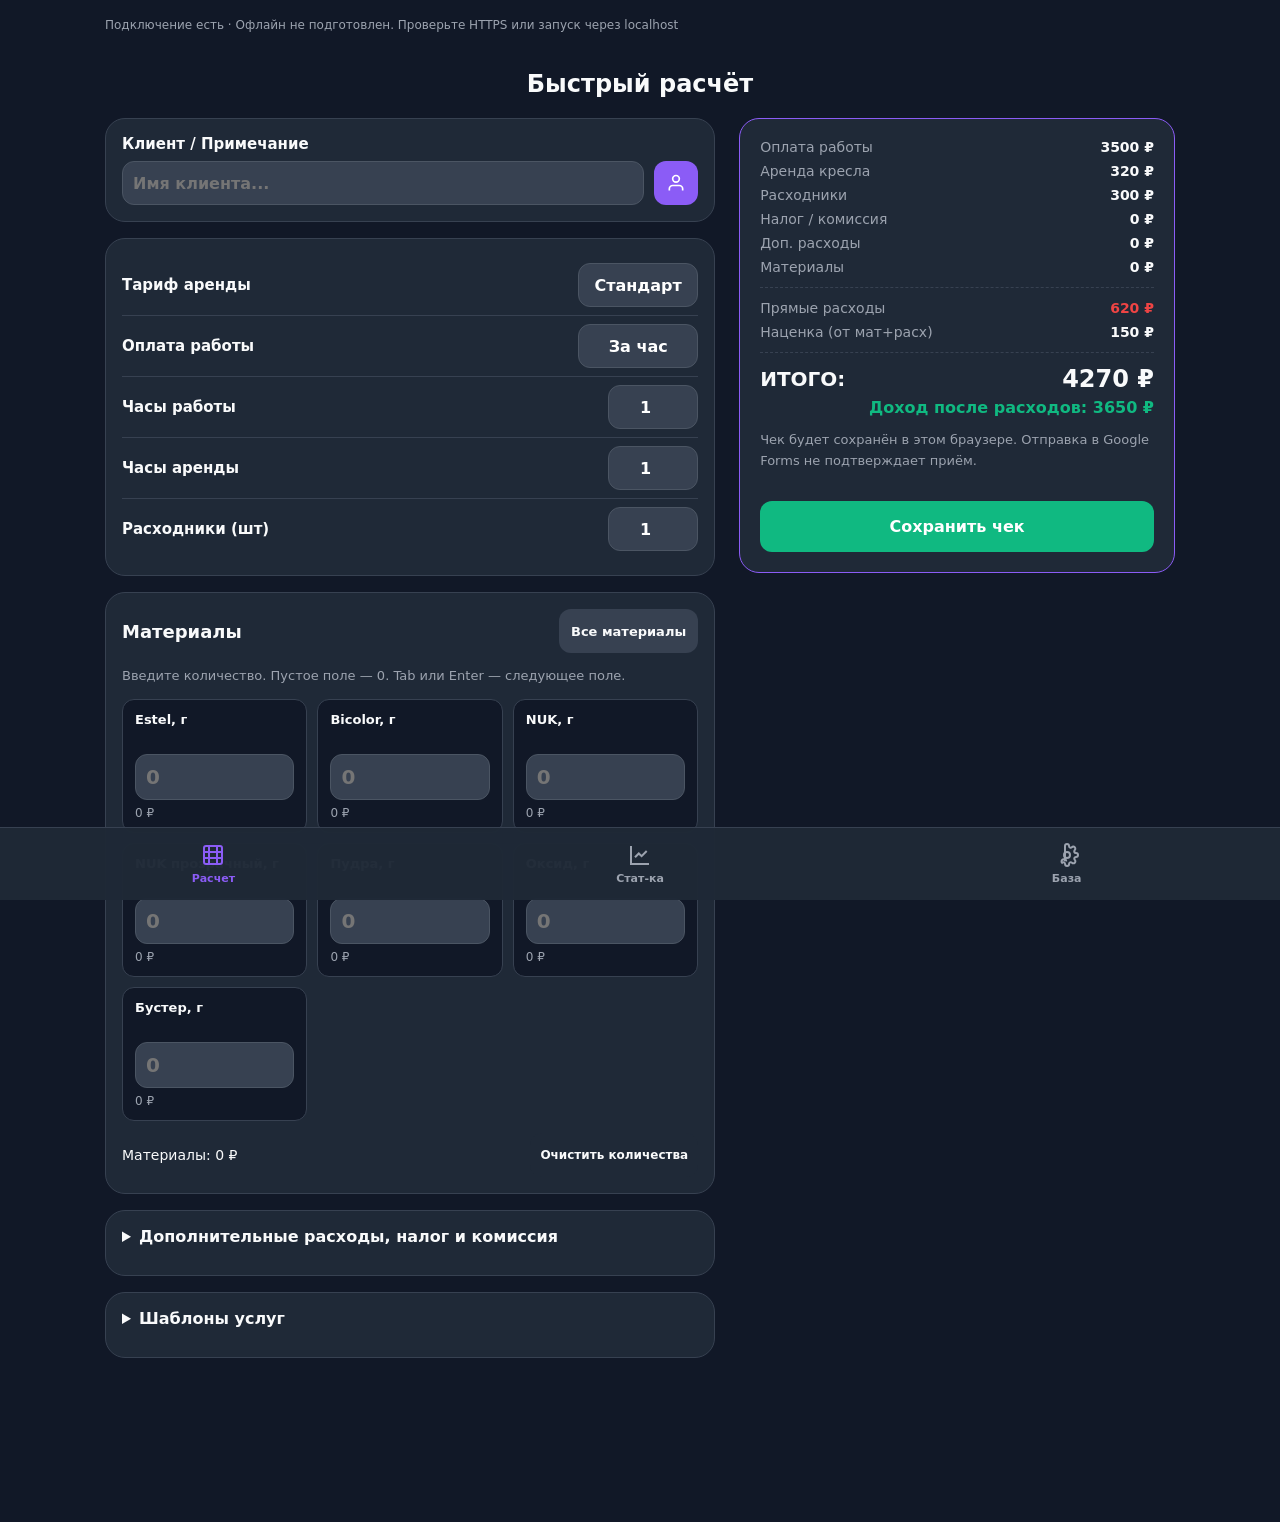
==== index.html @ e161d644 "Publish tested Master Calc Palette PWA as separate site" ====
<!DOCTYPE html>
<html lang="ru">
<head>
    <meta charset="UTF-8">
    <meta name="viewport" content="width=device-width, initial-scale=1.0, user-scalable=yes">
    <meta name="theme-color" content="#111827">
    <title>Master Calc v2 · Палитра</title>

    <link rel="manifest" href="manifest.json">
    <link rel="apple-touch-icon" href="icon.png">

    <link rel="stylesheet" href="styles.css">
</head>
<body>

<div id="toast" role="status" aria-live="polite">Система готова!</div>

<nav aria-label="Разделы приложения">
    <button class="tab-btn active" onclick="openTab('calc', this)"><svg viewBox="0 0 24 24"><path d="M19 21H5a2 2 0 0 1-2-2V5a2 2 0 0 1 2-2h14a2 2 0 0 1 2 2v14a2 2 0 0 1-2 2z"></path><line x1="16" y1="3" x2="16" y2="21"></line><line x1="8" y1="3" x2="8" y2="21"></line><line x1="3" y1="9" x2="21" y2="9"></line><line x1="3" y1="15" x2="21" y2="15"></line></svg>Расчет</button>
    <button class="tab-btn" onclick="openTab('history', this)"><svg viewBox="0 0 24 24"><path d="M3 3v18h18"></path><path d="M18.7 8l-5.1 5.2-2.8-2.7L7 14.3"></path></svg>Стат-ка</button>
    <button class="tab-btn" onclick="openTab('settings', this)"><svg viewBox="0 0 24 24"><circle cx="12" cy="12" r="3"></circle><path d="M19.4 15a1.65 1.65 0 0 0 .33 1.82l.06.06a2 2 0 0 1 0 2.83 2 2 0 0 1-2.83 0l-.06-.06a1.65 1.65 0 0 0-1.82-.33 1.65 1.65 0 0 0-1 1.51V21a2 2 0 0 1-2 2 2 2 0 0 1-2-2v-.09A1.65 1.65 0 0 0 9 19.4a1.65 1.65 0 0 0-1.82.33l-.06.06a2 2 0 0 1 0-2.83 2 2 0 0 1 2.83 0l.06.06a1.65 1.65 0 0 0 1.82.33H9a1.65 1.65 0 0 0 1-1.51V3a2 2 0 0 1 2-2 2 2 0 0 1 2 2v.09a1.65 1.65 0 0 0 1 1.51 1.65 1.65 0 0 0 1.82-.33l.06-.06a2 2 0 0 1 2.83 0 2 2 0 0 1 0 2.83l-.06.06a1.65 1.65 0 0 0-.33 1.82V9a1.65 1.65 0 0 0 1.51 1H21a2 2 0 0 1 2 2 2 2 0 0 1-2 2h-.09a1.65 1.65 0 0 0-1.51 1z"></path></svg>База</button>
</nav>

<div class="app-status" role="status" aria-live="polite">
    <span id="network-status">Проверка подключения…</span> · <span id="offline-status">Подготовка офлайн…</span>
    <button id="update-app" hidden onclick="activateUpdate()">Обновить приложение</button>
</div>
<div id="calc" class="tab-content active">
    <h2 style="text-align:center">Быстрый расчёт</h2>
    <div class="calc-layout"><div class="calc-inputs">

    <div class="card">
        <label for="calc-client-name" class="input-label" style="display:block;margin-bottom:8px">Клиент / Примечание</label>
        <div style="display:flex; gap:10px;">
            <input type="text" id="calc-client-name" class="input-control" style="flex:1; text-align:left;" placeholder="Имя клиента...">
            <button class="btn-icon" onclick="getContact()" aria-label="Выбрать клиента из контактов"><svg width="20" height="20" viewBox="0 0 24 24" fill="none" stroke="currentColor" stroke-width="2"><path d="M20 21v-2a4 4 0 0 0-4-4H8a4 4 0 0 0-4 4v2"></path><circle cx="12" cy="7" r="4"></circle></svg></button>
        </div>
    </div>

    <div class="card">
        <div class="input-row"><label class="input-label" for="rent-type">Тариф аренды</label>
            <select id="rent-type" class="input-control"><option value="std">Стандарт</option><option value="prem">Премиум</option></select>
        </div>
        <div class="input-row"><label for="work-mode" class="input-label">Оплата работы</label><select id="work-mode" class="input-control"><option value="hourly">За час</option><option value="fixed">За услугу</option></select></div>
        <div class="input-row" id="work-fixed-row" hidden><label for="work-fixed" class="input-label">Цена работы, ₽</label><input id="work-fixed" type="number" class="input-control" min="0" value="3500"></div>
        <div class="input-row"><label class="input-label" for="work-time">Часы работы</label><input type="number" id="work-time" class="input-control" value="1" min="0" step="0.5"></div>
        <div class="input-row"><label class="input-label" for="rent-time">Часы аренды</label><input type="number" id="rent-time" class="input-control" value="1" min="0" step="0.5"></div>
        <div class="input-row"><label class="input-label" for="cons-count">Расходники (шт)</label><input type="number" id="cons-count" class="input-control" value="1" min="0"></div>
    </div>

    <section class="card palette-section" aria-labelledby="palette-title">
        <div class="palette-heading"><h3 id="palette-title">Материалы</h3><button class="btn palette-all" onclick="openMaterialCatalog()">Все материалы</button></div>
        <p class="hint">Введите количество. Пустое поле — 0. Tab или Enter — следующее поле.</p>
        <div id="materials-palette" class="palette-grid">
            <div class="palette-tile" id="row-estel"><label for="m-estel">Estel, г</label><input type="number" id="m-estel" class="input-control" value="" placeholder="0" min="0" step="0.1" inputmode="decimal"><span class="palette-cost" id="cost-estel">0 ₽</span></div>
            <div class="palette-tile" id="row-bicolor"><label for="m-bicolor">Bicolor, г</label><input type="number" id="m-bicolor" class="input-control" value="" placeholder="0" min="0" step="0.1" inputmode="decimal"><span class="palette-cost" id="cost-bicolor">0 ₽</span></div>
            <div class="palette-tile" id="row-nuk"><label for="m-nuk">NUK, г</label><input type="number" id="m-nuk" class="input-control" value="" placeholder="0" min="0" step="0.1" inputmode="decimal"><span class="palette-cost" id="cost-nuk">0 ₽</span></div>
            <div class="palette-tile" id="row-nuk-clear"><label for="m-nuk-clear">NUK прозрачный, г</label><input type="number" id="m-nuk-clear" class="input-control" value="" placeholder="0" min="0" step="0.1" inputmode="decimal"><span class="palette-cost" id="cost-nuk-clear">0 ₽</span></div>
            <div class="palette-tile" id="row-powder"><label for="m-powder">Пудра, г</label><input type="number" id="m-powder" class="input-control" value="" placeholder="0" min="0" step="0.1" inputmode="decimal"><span class="palette-cost" id="cost-powder">0 ₽</span></div>
            <div class="palette-tile" id="row-oxide"><label for="m-oxide">Оксид, г</label><input type="number" id="m-oxide" class="input-control" value="" placeholder="0" min="0" step="0.1" inputmode="decimal"><span class="palette-cost" id="cost-oxide">0 ₽</span></div>
            <div class="palette-tile" id="row-booster"><label for="m-booster">Бустер, г</label><input type="number" id="m-booster" class="input-control" value="" placeholder="0" min="0" step="0.1" inputmode="decimal"><span class="palette-cost" id="cost-booster">0 ₽</span></div>
        </div>
        <div id="custom-materials" class="palette-grid custom-palette"></div>
        <div class="palette-footer"><span id="palette-subtotal">Материалы: 0 ₽</span><button class="btn palette-reset" onclick="clearMaterials()">Очистить количества</button></div>
    </section>
    <dialog id="material-dialog" aria-labelledby="material-dialog-title">
        <div class="palette-heading"><h3 id="material-dialog-title">Все материалы</h3><button class="material-remove" onclick="document.getElementById('material-dialog').close()" aria-label="Закрыть каталог">×</button></div>
        <label for="material-search" class="hint">Поиск по названию</label><input id="material-search" class="search-bar" type="search" oninput="renderMaterialChoices()" placeholder="Название материала">
        <div id="material-choices"></div>
        <p class="hint">Цены и состав каталога редактируются во вкладке «База».</p>
    </dialog>
    <details id="extras-panel" class="card"><summary>Дополнительные расходы, налог и комиссия</summary>
        <label for="extra-name">Дополнительные прямые расходы</label>
        <input id="extra-name" class="search-bar" placeholder="Например, транспорт или разовый расход">
        <div class="input-row"><label for="extra-cost" class="input-label">Сумма, ₽</label><input id="extra-cost" type="number" class="input-control" min="0" value="0" step="0.01"></div>
        <div id="extras-list"></div>
        <button class="btn" onclick="addExtraExpense()">Добавить ещё расход</button>
        <p class="hint">Все дополнительные расходы включаются в цену без наценки.</p>
        <details><summary>Налог и комиссия</summary>
            <p class="hint">Оба процента применяются к итоговой цене клиента. Укажите свои значения; по умолчанию они равны нулю.</p>
            <div class="input-row"><label for="tax-percent">Налог от выручки, %</label><input id="tax-percent" type="number" class="input-control" value="0" min="0" step="0.1"></div>
            <div class="input-row"><label for="fee-percent">Комиссия от выручки, %</label><input id="fee-percent" type="number" class="input-control" value="0" min="0" step="0.1"></div>
            <label><input id="cover-deductions" type="checkbox"> Включить налог и комиссию в цену клиента</label>
            <p class="hint">Если выключено, удержания уменьшают доход. Если включено, цена увеличивается, чтобы покрыть удержания. Каждый компонент округляется до копеек.</p>
        </details>
    </details>
    <details id="templates-panel" class="card"><summary>Шаблоны услуг</summary>
        <label for="service-template">Шаблон услуги</label>
        <div class="material-picker"><select id="service-template" class="input-control"></select><button class="btn btn-primary" onclick="applyTemplate()">Применить</button></div>
        <details><summary>Сохранить или удалить шаблон</summary>
        <label for="template-name">Название нового шаблона</label>
        <input id="template-name" class="search-bar" placeholder="Например, окрашивание корней">
        <button class="btn btn-primary" onclick="saveTemplate()">Сохранить состав услуги</button>
        <button class="btn" onclick="deleteTemplate()">Удалить выбранный шаблон</button>
        <p class="hint">Состав и длительность сохраняются без имени клиента. Материалы считаются по текущим ценам.</p></details>
    </details>
    <p id="calc-message" class="hint" role="status"></p>
    </div><div class="calc-results">
    <div id="res-box" class="receipt">
        <div class="receipt-row"><span>Оплата работы</span><span class="val" id="res-salary">0 ₽</span></div>
        <div class="receipt-row"><span>Аренда кресла</span><span class="val" id="res-rent">0 ₽</span></div>
        <div class="receipt-row"><span>Расходники</span><span class="val" id="res-consum">0 ₽</span></div>
        <div class="receipt-row"><span>Налог / комиссия</span><span class="val" id="res-deductions">0 ₽</span></div>
        <div class="receipt-row"><span>Доп. расходы</span><span class="val" id="res-extra">0 ₽</span></div>
        <div class="receipt-row"><span>Материалы</span><span class="val" id="res-materials">0 ₽</span></div>
        <div class="receipt-divider"></div>
        <div class="receipt-row"><span>Прямые расходы</span><span class="val" style="color: var(--danger)" id="res-expenses">0 ₽</span></div>
        <div class="receipt-row"><span>Наценка (от мат+расх)</span><span class="val" id="res-markup">0 ₽</span></div>
        <div class="receipt-divider"></div>
        <div style="display:flex; justify-content:space-between; align-items:center; margin-top:10px;">
            <span style="font-size:20px; font-weight:800;">ИТОГО:</span><span id="res-total" style="font-size:24px; font-weight:900; color:var(--text-main);">0 ₽</span>
        </div>
        <div style="text-align:right; margin-top:5px; color:var(--success); font-weight:700;" id="res-profit">Доход после расходов: 0 ₽</div>
        <p id="save-status" role="status">Чек будет сохранён в этом браузере. Отправка в Google Forms не подтверждает приём.</p>
        <button id="save-receipt" class="btn btn-success" onclick="saveData()">Сохранить чек</button>
    </div>
    </div></div>
    <div id="mobile-summary" class="mobile-summary">
        <span><span class="hint">Цена клиенту</span><br><strong id="quick-total">—</strong></span>
        <button id="quick-details" class="btn btn-primary" onclick="document.getElementById('res-box').scrollIntoView({behavior:'smooth',block:'start'})">Подробнее</button>
    </div>
</div>

<div id="history" class="tab-content">
    <div style="display:flex; justify-content:space-between; align-items:center; margin-bottom:15px;">
        <h2 style="margin:0">Аналитика</h2>
        <button class="btn" style="width:auto; padding:8px 15px; background:var(--surface); border:1px solid var(--border); font-size:12px;" onclick="exportExcel()" title="CSV за выбранный период и по текущему поиску">📥 Excel</button>
    </div>
    <div class="card" style="background: linear-gradient(135deg, #8b5cf6, #6d28d9); border:none; text-align:center;">
        <div style="font-size:12px; opacity:0.8;">Доход после расходов за выбранный период</div>
        <div id="stat-total" style="font-size:32px; font-weight:900;">0 ₽</div>
        <div id="stat-filtered" class="filtered-total">По найденному: 0 ₽</div>
    </div>

    <div class="card">
        <label for="history-month">Месяц</label><input id="history-month" type="month" class="search-bar" onchange="selectHistoryMonth()">
        <div class="material-picker"><label>С <input id="history-from" type="date" class="search-bar" onchange="clearHistoryMonth()"></label><label>По <input id="history-to" type="date" class="search-bar" onchange="clearHistoryMonth()"></label></div>
        <button class="btn" onclick="resetHistoryPeriod()">За всё время</button>
        <p id="period-stats" class="hint"></p>
    </div>
    <input type="text" id="search-history" class="search-bar" placeholder="🔍 Поиск клиента или материала..." aria-label="Поиск по клиенту или материалам" oninput="scheduleHistorySearch()">

    <p id="history-count" class="hint" role="status"></p>
    <button class="btn" onclick="restoreDeleted()">Восстановить удалённые чеки</button>
    <div id="history-list"></div>
    <button id="history-more" class="btn btn-primary" onclick="renderHistory(true)" hidden>Показать ещё 50</button>
</div>

<div id="settings" class="tab-content">
    <h2>База цен</h2>
    <div class="card">
        <p>История хранится в этом браузере. Резервная копия включает чеки и тарифы.</p>
        <button class="btn btn-primary" onclick="exportBackup()">Скачать резервную копию</button>
        <label style="display:block;margin-top:16px">Восстановить из JSON
            <input type="file" accept=".json,application/json" onchange="importBackup(this)">
        </label>
    </div>
    <div class="section-title">Ставки и Аренда</div>
    <div class="card">
        <div class="input-row"><label class="input-label" for="s-hour">Цена работы <span>За 1 час</span></label><input type="number" id="s-hour" class="input-control" value="3500"></div>
        <div class="input-row"><label class="input-label" for="s-rent-std">Аренда Стандарт <span>За 1 час</span></label><input type="number" id="s-rent-std" class="input-control" value="320"></div>
        <div class="input-row"><label class="input-label" for="s-rent-prem">Аренда Премиум <span>За 1 час</span></label><input type="number" id="s-rent-prem" class="input-control" value="420"></div>
    </div>
    <div class="section-title">Расходники и Наценка</div>
    <div class="card">
        <div class="input-row"><label class="input-label" for="s-cons">Расходники <span>За 1 комплект</span></label><input type="number" id="s-cons" class="input-control" value="300"></div>
        <div class="input-row"><label class="input-label" for="s-mark">Наценка <span>0.5 = 50%</span></label><input type="number" id="s-mark" class="input-control" value="0.5" step="0.1"></div>
    </div>
    <div class="section-title">Каталог материалов</div>
    <div class="card">
        <div id="catalog-list"></div>
        <input id="catalog-id" type="hidden">
        <label for="catalog-name">Название</label><input id="catalog-name" class="search-bar">
        <label for="catalog-unit">Единица</label><select id="catalog-unit" class="search-bar"><option value="г">г</option><option value="мл">мл</option><option value="шт">шт</option></select>
        <label for="catalog-price">Цена упаковки или единицы, ₽</label><input id="catalog-price" type="number" class="search-bar" min="0" step="0.01" value="0">
        <label for="catalog-pack">Количество в упаковке (1 для цены за единицу)</label><input id="catalog-pack" type="number" class="search-bar" min="0.001" step="any" value="1">
        <button class="btn btn-primary" onclick="saveCatalogItem()">Сохранить материал</button>
        <button class="btn" onclick="clearCatalogEditor()">Новый материал</button>
        <p class="hint">Архивные материалы не доступны для добавления. Сохранённые чеки остаются неизменными.</p>
    </div>
    <div hidden>    <div class="section-title">Красители (за 1 гр)</div>
    <div class="card">
        <div class="input-row"><label class="input-label" for="p-estel">Estel</label><input type="number" id="p-estel" class="input-control" value="7.75" step="0.01"></div>
        <div class="input-row"><label class="input-label" for="p-bicolor">Bicolor</label><input type="number" id="p-bicolor" class="input-control" value="11.71" step="0.01"></div>
        <div class="input-row"><label class="input-label" for="p-nuk">NUK</label><input type="number" id="p-nuk" class="input-control" value="19.6" step="0.01"></div>
        <div class="input-row"><label class="input-label" for="p-nuk-clear">NUK прозрачный</label><input type="number" id="p-nuk-clear" class="input-control" value="7" step="0.01"></div>
    </div>
    <div class="section-title">Прочие материалы (за 1 гр)</div>
    <div class="card">
        <div class="input-row"><label class="input-label" for="p-powder">Пудра</label><input type="number" id="p-powder" class="input-control" value="5" step="0.01"></div>
        <div class="input-row"><label class="input-label" for="p-oxide">Оксид</label><input type="number" id="p-oxide" class="input-control" value="1" step="0.01"></div>
        <div class="input-row"><label class="input-label" for="p-booster">Бустер</label><input type="number" id="p-booster" class="input-control" value="30.4" step="0.1"></div>
    </div>
</div>
    <button class="btn btn-primary" onclick="saveSettings()">Сохранить настройки</button>
</div>

<script src="core.js"></script>
<script src="app.js"></script>
</body>
</html>
---- styles.css ----
:root {
            --bg: #111827; --surface: #1f2937; --primary: #8b5cf6; --success: #10b981;
            --danger: #ef4444; --text-main: #f9fafb; --text-muted: #9ca3af;
            --border: #374151; --radius-lg: 20px; --radius-md: 12px;
        }
        * { box-sizing: border-box; font-family: system-ui, -apple-system, sans-serif; -webkit-tap-highlight-color: transparent; }
        body { margin: 0; padding: 0; background-color: var(--bg); color: var(--text-main); padding-bottom: 100px; }

        #toast {
            position: fixed; top: -100px; left: 50%; transform: translateX(-50%);
            background: var(--success); color: white; padding: 12px 24px; border-radius: 30px;
            font-size: 14px; font-weight: 600; box-shadow: 0 4px 12px rgba(0,0,0,0.5);
            transition: top 0.4s; z-index: 9999; text-align: center; width: 90%;
        }
        #toast.show { top: 20px; }
        #toast.error { background: var(--danger); }

        nav { position: fixed; bottom: 0; left: 0; right: 0; background: rgba(31, 41, 55, 0.98); display: flex; justify-content: space-around; padding-bottom: env(safe-area-inset-bottom); border-top: 1px solid var(--border); z-index: 1000; }
        .tab-btn { flex: 1; padding: 15px 0; border: none; background: none; font-size: 11px; font-weight: 600; color: var(--text-muted); display: flex; flex-direction: column; align-items: center; gap: 5px; cursor: pointer; }
        .tab-btn.active { color: var(--primary); }
        .tab-btn svg { width: 24px; height: 24px; stroke: currentColor; fill: none; stroke-width: 2; pointer-events: none; }

        .tab-content { display: none; padding: 15px; max-width: 500px; margin: 0 auto; }
        .tab-content.active { display: block; }
        

        .card { background: var(--surface); border-radius: var(--radius-lg); padding: 16px; margin-bottom: 16px; border: 1px solid var(--border); }
        .input-row { display: flex; justify-content: space-between; align-items: center; padding: 8px 0; border-bottom: 1px solid var(--border); }
        .input-row:last-child { border-bottom: none; }
        .input-label { font-size: 15px; font-weight: 600; }
        .input-label span { display: block; font-size: 11px; color: var(--text-muted); font-weight: 400; margin-top: 2px;}
        .input-control { width: 90px; padding: 10px; background: #374151; border: 1px solid #4b5563; border-radius: var(--radius-md); font-size: 16px; font-weight: 600; text-align: center; color: white; outline: none; }
        .input-control:focus { border-color: var(--primary); }
        select.input-control { width: 120px; appearance: none; }

        .btn { width: 100%; padding: 16px; border: none; border-radius: var(--radius-md); font-size: 16px; font-weight: 700; cursor: pointer; background:var(--surface); color:var(--text-main); }
        .btn-primary { background: var(--primary); color: white; }
        .btn-success { background: var(--success); color: white; margin-top: 16px; }
        .btn-icon { background: var(--primary); color: white; border: none; border-radius: var(--radius-md); width: 44px; height: 44px; display: flex; align-items: center; justify-content: center; }

        .receipt { background: #1f2937; border: 1px solid var(--primary); border-radius: var(--radius-lg); padding: 20px; margin-top: 20px; display: none; }
        .receipt-row { display: flex; justify-content: space-between; margin-bottom: 8px; font-size: 14px; color: var(--text-muted); }
        .receipt-row .val { font-weight: 600; color: var(--text-main); }
        .receipt-divider { border-bottom: 1px dashed var(--border); margin: 12px 0; }

        .history-item { background: var(--surface); padding: 15px; border-radius: var(--radius-lg); margin-bottom: 10px; border: 1px solid var(--border); position: relative; }
        .btn-del { position: absolute; top: 10px; right: 10px; background: none; border: none; color: var(--danger); font-size: 18px; cursor: pointer; padding: 5px; }
        .btn-repeat { position: absolute; top: 12px; right: 45px; background: none; border: none; color: var(--primary); font-size: 18px; cursor: pointer; padding: 5px; font-weight: bold;}
        .section-title { font-size: 12px; color: var(--text-muted); text-transform: uppercase; font-weight: 800; margin: 20px 0 10px 5px; }

        .search-bar { width: 100%; padding: 12px 15px; background: #374151; border: 1px solid var(--border); border-radius: var(--radius-md); color: white; margin-bottom: 15px; font-size: 15px; outline: none; }
        .search-bar:focus { border-color: var(--primary); }
        .filtered-total { font-size: 14px; color: var(--success); font-weight: bold; margin-top: 5px; display: none; }

        .app-status {max-width:1100px;margin:16px auto 0;padding:0 15px;font-size:12px;color:var(--text-muted);line-height:1.6;}
        .app-status button {background:var(--surface);color:var(--text-main);border:1px solid var(--border);border-radius:8px;}
        #save-status {font-size:13px;line-height:1.6;color:var(--text-muted);}
        [hidden] { display:none !important; }
        button, input, select { min-height:44px; }
        button:focus-visible, input:focus-visible, select:focus-visible, a:focus-visible { outline:3px solid #c4b5fd; outline-offset:3px; }
        .input-row { gap:12px; }
        .input-label { min-width:0; }
        .input-control { flex-shrink:0; max-width:100%; }
        .receipt-row { gap:12px; }
        .receipt-row .val { white-space:nowrap; }
        .history-item { overflow-wrap:anywhere; }
        .history-item > div:first-of-type, .history-item > div:nth-of-type(2) { padding-right:82px; }
        .btn-del, .btn-repeat { width:44px; height:44px; top:5px; }
        .btn-repeat { right:54px; }
        .material-row[hidden] { display:none; }
        .material-remove { flex-shrink:0; background:none; color:var(--text-muted); border:1px solid var(--border); border-radius:10px; width:44px; font-size:22px; }
        .material-row .input-control { width:80px; }
        .material-row .input-label { flex:1; }
        .material-picker { display:flex; flex-wrap:wrap; gap:10px; margin-bottom:12px; }
        .material-picker select { flex:1; width:auto; min-width:150px; text-align:left; }
        .material-picker button { width:auto; }
        .hint { font-size:13px; color:var(--text-muted); line-height:1.5; }
        #calc-message { color:var(--danger); min-height:20px; }
        .mobile-summary { display:none; }
        .receipt { scroll-margin-top:20px; }
        button:disabled { opacity:0.5; cursor:default; }
        input[type="file"] { width:100%; min-width:0; }
        @media (min-width:850px) {
            #calc { max-width:1100px; }
            .calc-layout { display:grid; grid-template-columns:minmax(0,1.4fr) minmax(0,1fr); gap:24px; align-items:start; }
            .calc-inputs, .calc-results { min-width:0; }
            .calc-results { position:sticky; top:20px; }
            .receipt { margin-top:0; }
        }
        @media (max-width:849px) {
            body { padding-bottom:165px; }
            .mobile-summary { position:fixed; bottom:calc(76px + env(safe-area-inset-bottom)); left:15px; right:15px; z-index:900; display:flex; gap:12px; align-items:center; justify-content:space-between; background:var(--surface); border:1px solid var(--primary); padding:10px 14px; border-radius:12px; }
            .mobile-summary button { width:auto; padding:10px 14px; }
        }
        @media (prefers-reduced-motion:reduce) { * { animation:none !important; transition:none !important; scroll-behavior:auto !important; } }

/* Palette alternative: direct quantity entry, no add step for common materials. */
.palette-heading {display:flex;align-items:center;justify-content:space-between;gap:12px;margin-bottom:8px;}
.palette-heading h3 {margin:0;font-size:18px;}
.palette-all {width:auto;padding:10px 12px;background:#374151;font-size:13px;}
.palette-grid {display:grid;grid-template-columns:repeat(3,minmax(0,1fr));gap:10px;}
.palette-tile {position:relative;min-width:0;border:1px solid var(--border);background:var(--bg);border-radius:12px;padding:12px;}
.palette-tile label {display:block;min-height:36px;font-size:13px;font-weight:600;overflow-wrap:anywhere;}
.palette-tile .input-control {width:100%;margin:6px 0;text-align:left;font-size:20px;padding:10px;}
.palette-tile:focus-within {border-color:var(--primary);box-shadow:0 0 0 1px var(--primary);}
.palette-cost {display:block;color:var(--text-muted);font-size:12px;}
.palette-footer {display:flex;flex-wrap:wrap;align-items:center;justify-content:space-between;gap:8px;margin-top:12px;font-size:14px;}
.palette-reset {width:auto;padding:10px;font-size:12px;}
.custom-palette:not(:empty) {margin-top:10px;}
.palette-custom-remove {position:absolute;right:2px;bottom:0;background:transparent;color:var(--text-muted);border:0;font-size:22px;width:44px;}
.material-choice {display:flex;width:100%;justify-content:space-between;gap:12px;padding:14px;border:1px solid var(--border);border-radius:10px;background:var(--surface);color:var(--text-main);margin-bottom:8px;text-align:left;}
.material-choice span {color:var(--text-muted);white-space:nowrap;}
dialog {width:calc(100% - 24px);max-width:560px;max-height:80vh;overflow:auto;border:1px solid var(--border);border-radius:20px;background:var(--bg);color:var(--text-main);padding:20px;}
dialog::backdrop {background:rgba(0,0,0,.7);}
details.card > summary {cursor:pointer;font-weight:600;min-height:32px;}
details.card[open] > summary {margin-bottom:16px;}
@media(max-width:600px){.palette-grid{grid-template-columns:repeat(2,minmax(0,1fr));}.palette-tile{padding:10px;}}
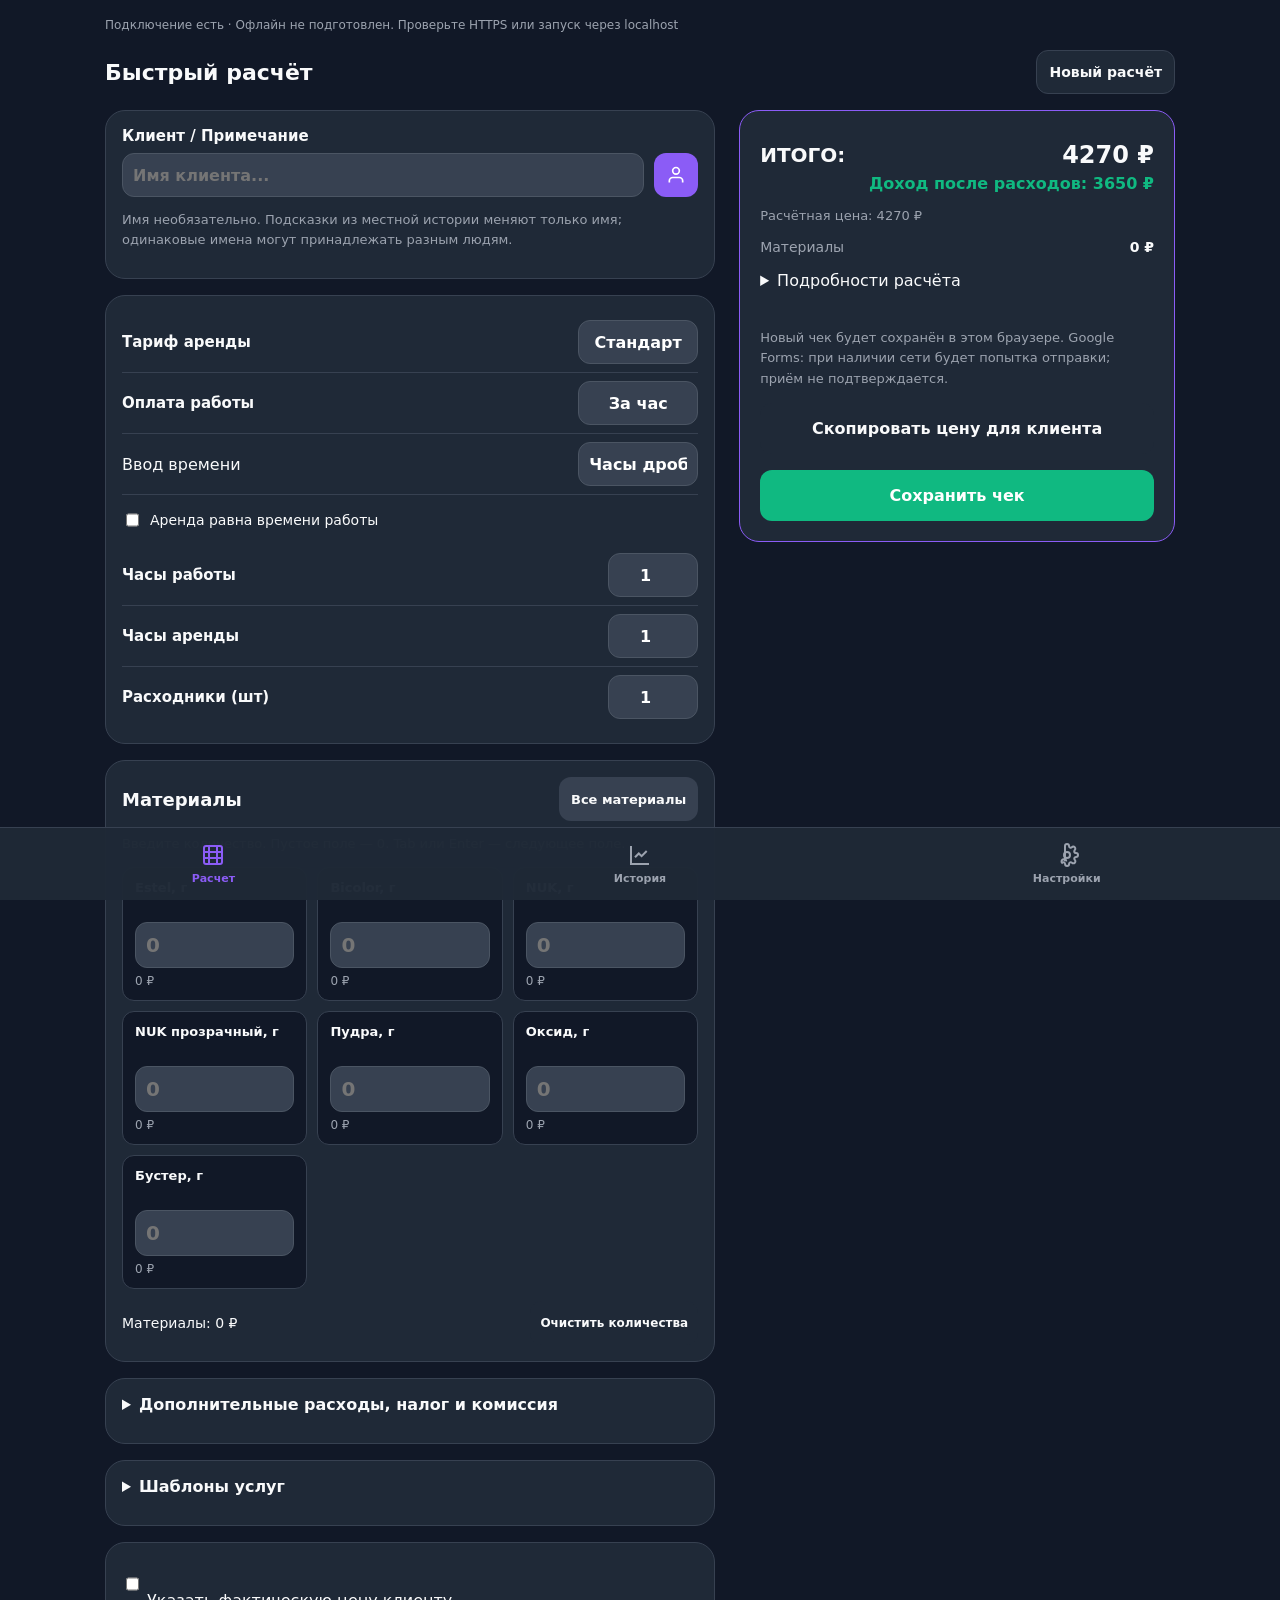
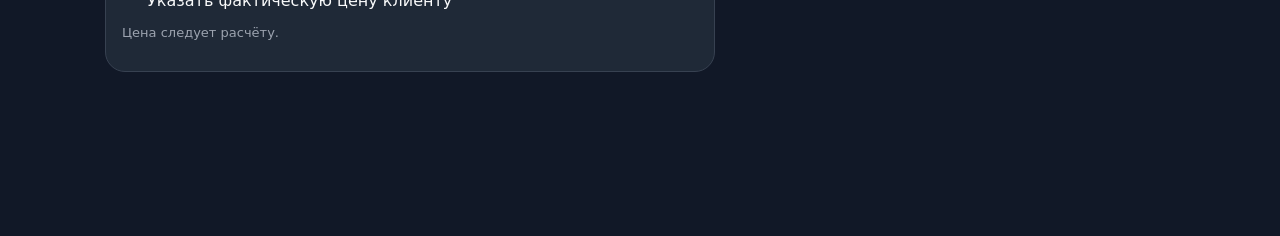
==== commit 1885625d: "Release Palette v2.1.0 with independently audited drafts, historical edits and mobile UX fixes" ====
--- a/index.html
+++ b/index.html
@@ -4,7 +4,7 @@
     <meta charset="UTF-8">
     <meta name="viewport" content="width=device-width, initial-scale=1.0, user-scalable=yes">
     <meta name="theme-color" content="#111827">
-    <title>Master Calc v2 · Палитра</title>
+    <title>Master Calc v2.1.0 · Палитра</title>
 
     <link rel="manifest" href="manifest.json">
     <link rel="apple-touch-icon" href="icon.png">
@@ -17,24 +17,29 @@
 
 <nav aria-label="Разделы приложения">
     <button class="tab-btn active" onclick="openTab('calc', this)"><svg viewBox="0 0 24 24"><path d="M19 21H5a2 2 0 0 1-2-2V5a2 2 0 0 1 2-2h14a2 2 0 0 1 2 2v14a2 2 0 0 1-2 2z"></path><line x1="16" y1="3" x2="16" y2="21"></line><line x1="8" y1="3" x2="8" y2="21"></line><line x1="3" y1="9" x2="21" y2="9"></line><line x1="3" y1="15" x2="21" y2="15"></line></svg>Расчет</button>
-    <button class="tab-btn" onclick="openTab('history', this)"><svg viewBox="0 0 24 24"><path d="M3 3v18h18"></path><path d="M18.7 8l-5.1 5.2-2.8-2.7L7 14.3"></path></svg>Стат-ка</button>
-    <button class="tab-btn" onclick="openTab('settings', this)"><svg viewBox="0 0 24 24"><circle cx="12" cy="12" r="3"></circle><path d="M19.4 15a1.65 1.65 0 0 0 .33 1.82l.06.06a2 2 0 0 1 0 2.83 2 2 0 0 1-2.83 0l-.06-.06a1.65 1.65 0 0 0-1.82-.33 1.65 1.65 0 0 0-1 1.51V21a2 2 0 0 1-2 2 2 2 0 0 1-2-2v-.09A1.65 1.65 0 0 0 9 19.4a1.65 1.65 0 0 0-1.82.33l-.06.06a2 2 0 0 1 0-2.83 2 2 0 0 1 2.83 0l.06.06a1.65 1.65 0 0 0 1.82.33H9a1.65 1.65 0 0 0 1-1.51V3a2 2 0 0 1 2-2 2 2 0 0 1 2 2v.09a1.65 1.65 0 0 0 1 1.51 1.65 1.65 0 0 0 1.82-.33l.06-.06a2 2 0 0 1 2.83 0 2 2 0 0 1 0 2.83l-.06.06a1.65 1.65 0 0 0-.33 1.82V9a1.65 1.65 0 0 0 1.51 1H21a2 2 0 0 1 2 2 2 2 0 0 1-2 2h-.09a1.65 1.65 0 0 0-1.51 1z"></path></svg>База</button>
+    <button class="tab-btn" onclick="openTab('history', this)"><svg viewBox="0 0 24 24"><path d="M3 3v18h18"></path><path d="M18.7 8l-5.1 5.2-2.8-2.7L7 14.3"></path></svg>История</button>
+    <button class="tab-btn" onclick="openTab('settings', this)"><svg viewBox="0 0 24 24"><circle cx="12" cy="12" r="3"></circle><path d="M19.4 15a1.65 1.65 0 0 0 .33 1.82l.06.06a2 2 0 0 1 0 2.83 2 2 0 0 1-2.83 0l-.06-.06a1.65 1.65 0 0 0-1.82-.33 1.65 1.65 0 0 0-1 1.51V21a2 2 0 0 1-2 2 2 2 0 0 1-2-2v-.09A1.65 1.65 0 0 0 9 19.4a1.65 1.65 0 0 0-1.82.33l-.06.06a2 2 0 0 1 0-2.83 2 2 0 0 1 2.83 0l.06.06a1.65 1.65 0 0 0 1.82.33H9a1.65 1.65 0 0 0 1-1.51V3a2 2 0 0 1 2-2 2 2 0 0 1 2 2v.09a1.65 1.65 0 0 0 1 1.51 1.65 1.65 0 0 0 1.82-.33l.06-.06a2 2 0 0 1 2.83 0 2 2 0 0 1 0 2.83l-.06.06a1.65 1.65 0 0 0-.33 1.82V9a1.65 1.65 0 0 0 1.51 1H21a2 2 0 0 1 2 2 2 2 0 0 1-2 2h-.09a1.65 1.65 0 0 0-1.51 1z"></path></svg>Настройки</button>
 </nav>
 
 <div class="app-status" role="status" aria-live="polite">
     <span id="network-status">Проверка подключения…</span> · <span id="offline-status">Подготовка офлайн…</span>
     <button id="update-app" hidden onclick="activateUpdate()">Обновить приложение</button>
 </div>
+<p id="backup-reminder" class="backup-reminder hint" role="status" hidden></p>
 <div id="calc" class="tab-content active">
-    <h2 style="text-align:center">Быстрый расчёт</h2>
+    <div class="draft-toolbar"><h2>Быстрый расчёт</h2><button class="btn" onclick="startNewCalculation()">Новый расчёт</button></div>
+    <div id="edit-banner" class="card edit-banner" role="status" hidden><p id="edit-message"></p><button type="button" class="btn" onclick="cancelReceiptEdit()">Отменить изменения и вернуть черновик</button></div>
+    <div id="draft-banner" class="card draft-banner" role="status" aria-live="polite" hidden><p id="draft-message"></p></div>
     <div class="calc-layout"><div class="calc-inputs">
 
     <div class="card">
         <label for="calc-client-name" class="input-label" style="display:block;margin-bottom:8px">Клиент / Примечание</label>
         <div style="display:flex; gap:10px;">
-            <input type="text" id="calc-client-name" class="input-control" style="flex:1; text-align:left;" placeholder="Имя клиента...">
+            <input type="text" id="calc-client-name" class="input-control" style="flex:1; text-align:left;" placeholder="Имя клиента..." autocomplete="off" aria-describedby="client-history-hint">
             <button class="btn-icon" onclick="getContact()" aria-label="Выбрать клиента из контактов"><svg width="20" height="20" viewBox="0 0 24 24" fill="none" stroke="currentColor" stroke-width="2"><path d="M20 21v-2a4 4 0 0 0-4-4H8a4 4 0 0 0-4 4v2"></path><circle cx="12" cy="7" r="4"></circle></svg></button>
         </div>
+        <p id="client-history-hint" class="hint">Имя необязательно. Подсказки из местной истории меняют только имя; одинаковые имена могут принадлежать разным людям.</p>
+        <div id="client-suggestions" aria-label="Визиты из истории" hidden></div>
     </div>
 
     <div class="card">
@@ -43,8 +48,14 @@
         </div>
         <div class="input-row"><label for="work-mode" class="input-label">Оплата работы</label><select id="work-mode" class="input-control"><option value="hourly">За час</option><option value="fixed">За услугу</option></select></div>
         <div class="input-row" id="work-fixed-row" hidden><label for="work-fixed" class="input-label">Цена работы, ₽</label><input id="work-fixed" type="number" class="input-control" min="0" value="3500"></div>
-        <div class="input-row"><label class="input-label" for="work-time">Часы работы</label><input type="number" id="work-time" class="input-control" value="1" min="0" step="0.5"></div>
-        <div class="input-row"><label class="input-label" for="rent-time">Часы аренды</label><input type="number" id="rent-time" class="input-control" value="1" min="0" step="0.5"></div>
+        <div class="input-row"><label for="duration-display">Ввод времени</label><select id="duration-display" class="input-control"><option value="decimal">Часы дробью</option><option value="minutes">Часы и минуты</option></select></div>
+        <label class="rent-link-label"><input id="rent-link" type="checkbox"> Аренда равна времени работы</label>
+        <div class="input-row" id="work-decimal-row"><label class="input-label" for="work-time">Часы работы</label><input type="number" id="work-time" class="input-control" value="1" min="0" step="any"></div>
+        <div id="work-duration-parts" class="duration-parts" hidden><span>Работа</span><div><label for="work-hours">Часы</label><input id="work-hours" type="number" class="input-control" value="1" min="0" step="1" inputmode="numeric"><label for="work-minutes">Минуты</label><input id="work-minutes" type="number" class="input-control" value="0" min="0" max="59" step="1" inputmode="numeric"></div></div>
+        <p id="work-duration-fallback" class="hint" hidden>Точное время сохранено в дробных часах: оно содержит неполные минуты.</p>
+        <div class="input-row" id="rent-decimal-row"><label class="input-label" for="rent-time">Часы аренды</label><input type="number" id="rent-time" class="input-control" value="1" min="0" step="any"></div>
+        <div id="rent-duration-parts" class="duration-parts" hidden><span>Аренда</span><div><label for="rent-hours">Часы</label><input id="rent-hours" type="number" class="input-control" value="1" min="0" step="1" inputmode="numeric"><label for="rent-minutes">Минуты</label><input id="rent-minutes" type="number" class="input-control" value="0" min="0" max="59" step="1" inputmode="numeric"></div></div>
+        <p id="rent-duration-fallback" class="hint" hidden>Точное время сохранено в дробных часах: оно содержит неполные минуты.</p>
         <div class="input-row"><label class="input-label" for="cons-count">Расходники (шт)</label><input type="number" id="cons-count" class="input-control" value="1" min="0"></div>
     </div>
 
@@ -59,15 +70,15 @@
             <div class="palette-tile" id="row-powder"><label for="m-powder">Пудра, г</label><input type="number" id="m-powder" class="input-control" value="" placeholder="0" min="0" step="0.1" inputmode="decimal"><span class="palette-cost" id="cost-powder">0 ₽</span></div>
             <div class="palette-tile" id="row-oxide"><label for="m-oxide">Оксид, г</label><input type="number" id="m-oxide" class="input-control" value="" placeholder="0" min="0" step="0.1" inputmode="decimal"><span class="palette-cost" id="cost-oxide">0 ₽</span></div>
             <div class="palette-tile" id="row-booster"><label for="m-booster">Бустер, г</label><input type="number" id="m-booster" class="input-control" value="" placeholder="0" min="0" step="0.1" inputmode="decimal"><span class="palette-cost" id="cost-booster">0 ₽</span></div>
-        </div>
-        <div id="custom-materials" class="palette-grid custom-palette"></div>
+        <div id="custom-materials" class="custom-palette"></div>
+        </div>
         <div class="palette-footer"><span id="palette-subtotal">Материалы: 0 ₽</span><button class="btn palette-reset" onclick="clearMaterials()">Очистить количества</button></div>
     </section>
     <dialog id="material-dialog" aria-labelledby="material-dialog-title">
         <div class="palette-heading"><h3 id="material-dialog-title">Все материалы</h3><button class="material-remove" onclick="document.getElementById('material-dialog').close()" aria-label="Закрыть каталог">×</button></div>
         <label for="material-search" class="hint">Поиск по названию</label><input id="material-search" class="search-bar" type="search" oninput="renderMaterialChoices()" placeholder="Название материала">
         <div id="material-choices"></div>
-        <p class="hint">Цены и состав каталога редактируются во вкладке «База».</p>
+        <p class="hint">Цены и состав каталога редактируются во вкладке «Настройки».</p>
     </dialog>
     <details id="extras-panel" class="card"><summary>Дополнительные расходы, налог и комиссия</summary>
         <label for="extra-name">Дополнительные прямые расходы</label>
@@ -94,30 +105,40 @@
         <button class="btn" onclick="deleteTemplate()">Удалить выбранный шаблон</button>
         <p class="hint">Состав и длительность сохраняются без имени клиента. Материалы считаются по текущим ценам.</p></details>
     </details>
+    <div class="card actual-price-panel">
+        <label><input type="checkbox" id="actual-price-enabled"> Указать фактическую цену клиенту</label>
+        <div id="actual-price-controls" hidden><label for="actual-price">Фактическая цена, ₽</label><input id="actual-price" class="input-control" type="number" min="0" step="0.01" inputmode="decimal" value=""><button type="button" class="btn" onclick="resetActualPrice()">Вернуть расчётную цену</button></div>
+        <p id="actual-price-note" class="hint" role="status"></p>
+    </div>
     <p id="calc-message" class="hint" role="status"></p>
     </div><div class="calc-results">
     <div id="res-box" class="receipt">
+        <div style="display:flex; justify-content:space-between; align-items:center; margin-top:10px;">
+            <span style="font-size:20px; font-weight:800;">ИТОГО:</span><span id="res-total" style="font-size:24px; font-weight:900; color:var(--text-main);">0 ₽</span>
+        </div>
+        <div style="text-align:right; margin-top:5px; color:var(--success); font-weight:700;" id="res-profit">Доход после расходов: 0 ₽</div>
+        <p id="res-quote" class="hint"></p><p id="negative-income" class="loss-warning" role="status" hidden>Отрицательный доход: цена не покрывает расходы и удержания.</p>
+        <div class="receipt-row"><span>Материалы</span><span class="val" id="res-materials">0 ₽</span></div>
+        <details id="result-details"><summary>Подробности расчёта</summary>
         <div class="receipt-row"><span>Оплата работы</span><span class="val" id="res-salary">0 ₽</span></div>
         <div class="receipt-row"><span>Аренда кресла</span><span class="val" id="res-rent">0 ₽</span></div>
         <div class="receipt-row"><span>Расходники</span><span class="val" id="res-consum">0 ₽</span></div>
         <div class="receipt-row"><span>Налог / комиссия</span><span class="val" id="res-deductions">0 ₽</span></div>
         <div class="receipt-row"><span>Доп. расходы</span><span class="val" id="res-extra">0 ₽</span></div>
-        <div class="receipt-row"><span>Материалы</span><span class="val" id="res-materials">0 ₽</span></div>
         <div class="receipt-divider"></div>
-        <div class="receipt-row"><span>Прямые расходы</span><span class="val" style="color: var(--danger)" id="res-expenses">0 ₽</span></div>
+        <div class="receipt-row"><span>Расходы и удержания</span><span class="val" style="color: var(--danger)" id="res-expenses">0 ₽</span></div>
         <div class="receipt-row"><span>Наценка (от мат+расх)</span><span class="val" id="res-markup">0 ₽</span></div>
         <div class="receipt-divider"></div>
-        <div style="display:flex; justify-content:space-between; align-items:center; margin-top:10px;">
-            <span style="font-size:20px; font-weight:800;">ИТОГО:</span><span id="res-total" style="font-size:24px; font-weight:900; color:var(--text-main);">0 ₽</span>
-        </div>
-        <div style="text-align:right; margin-top:5px; color:var(--success); font-weight:700;" id="res-profit">Доход после расходов: 0 ₽</div>
-        <p id="save-status" role="status">Чек будет сохранён в этом браузере. Отправка в Google Forms не подтверждает приём.</p>
+        </details>
+        <p id="save-result" role="status" hidden></p>
+        <p id="save-status" role="status">Новый чек будет сохранён в этом браузере. Google Forms: при наличии сети будет попытка отправки; приём не подтверждается.</p>
+        <button class="btn" onclick="copyClientSummary()">Скопировать цену для клиента</button>
         <button id="save-receipt" class="btn btn-success" onclick="saveData()">Сохранить чек</button>
     </div>
     </div></div>
     <div id="mobile-summary" class="mobile-summary">
-        <span><span class="hint">Цена клиенту</span><br><strong id="quick-total">—</strong></span>
-        <button id="quick-details" class="btn btn-primary" onclick="document.getElementById('res-box').scrollIntoView({behavior:'smooth',block:'start'})">Подробнее</button>
+        <span><span class="hint">Цена клиенту</span><br><strong id="quick-total">—</strong><br><span class="quick-secondary">Доход: <b id="quick-profit">—</b><br>Материалы: <b id="quick-materials">—</b></span></span>
+        <button id="quick-details" class="btn btn-primary" onclick="document.getElementById('result-details').open=true;document.getElementById('res-box').scrollIntoView({behavior:'smooth',block:'start'})">Подробнее</button>
     </div>
 </div>
 
@@ -147,14 +168,16 @@
 </div>
 
 <div id="settings" class="tab-content">
-    <h2>База цен</h2>
-    <div class="card">
-        <p>История хранится в этом браузере. Резервная копия включает чеки и тарифы.</p>
+    <h2>Настройки</h2>
+    <div class="card">
+        <p>Локальная копия: история хранится в этом браузере. JSON включает чеки, удалённые чеки, тарифы, каталог и шаблоны.</p>
+        <p id="backup-status" class="hint" role="status"></p>
         <button class="btn btn-primary" onclick="exportBackup()">Скачать резервную копию</button>
         <label style="display:block;margin-top:16px">Восстановить из JSON
             <input type="file" accept=".json,application/json" onchange="importBackup(this)">
         </label>
     </div>
+    <div class="card"><h3>Google Forms</h3><label><input id="google-send" type="checkbox" onchange="saveGooglePreference()"> Пробовать отправлять новые чеки при наличии сети</label><p class="hint">Это отдельная отправка, а не резервная копия. Приём и сохранность в Google Forms не подтверждаются. Старые чеки автоматически не отправляются.</p></div>
     <div class="section-title">Ставки и Аренда</div>
     <div class="card">
         <div class="input-row"><label class="input-label" for="s-hour">Цена работы <span>За 1 час</span></label><input type="number" id="s-hour" class="input-control" value="3500"></div>
@@ -166,7 +189,8 @@
         <div class="input-row"><label class="input-label" for="s-cons">Расходники <span>За 1 комплект</span></label><input type="number" id="s-cons" class="input-control" value="300"></div>
         <div class="input-row"><label class="input-label" for="s-mark">Наценка <span>0.5 = 50%</span></label><input type="number" id="s-mark" class="input-control" value="0.5" step="0.1"></div>
     </div>
-    <div class="section-title">Каталог материалов</div>
+    <div class="section-title">Каталог и избранные материалы</div>
+    <p class="hint">★ закрепляет материал в палитре. Стрелки меняют постоянный порядок. Количества в текущем расчёте сохраняются после снятия звезды и архивации.</p>
     <div class="card">
         <div id="catalog-list"></div>
         <input id="catalog-id" type="hidden">
@@ -195,6 +219,14 @@
     <button class="btn btn-primary" onclick="saveSettings()">Сохранить настройки</button>
 </div>
 
+<dialog id="receipt-dialog" aria-labelledby="receipt-dialog-title">
+    <div class="palette-heading"><h3 id="receipt-dialog-title">Сохранённый чек</h3><button class="material-remove" onclick="document.getElementById('receipt-dialog').close()" aria-label="Закрыть чек">×</button></div>
+    <div id="receipt-content"></div><div id="receipt-actions"></div>
+    <button class="btn" onclick="copyClientSummary(viewedReceiptId)">Скопировать цену для клиента</button>
+    <p class="hint">Повтор создаст новый расчёт по текущим тарифам. Сохранённый чек останется прежним.</p>
+    <button id="receipt-repeat" class="btn btn-primary" onclick="loadReceipt(viewedReceiptId)">Повторить по текущим тарифам</button>
+</dialog>
+<dialog id="client-copy-dialog" aria-labelledby="client-copy-title"><h3 id="client-copy-title">Текст для клиента</h3><p class="hint">Скопируйте текст вручную. Он содержит только имя, дату и цену.</p><textarea id="client-copy-text" class="search-bar" rows="5" readonly aria-label="Текст для копирования"></textarea><button class="btn" onclick="document.getElementById('client-copy-dialog').close()">Закрыть</button></dialog>
 <script src="core.js"></script>
 <script src="app.js"></script>
 </body>
--- a/styles.css
+++ b/styles.css
@@ -106,7 +106,7 @@
 .palette-cost {display:block;color:var(--text-muted);font-size:12px;}
 .palette-footer {display:flex;flex-wrap:wrap;align-items:center;justify-content:space-between;gap:8px;margin-top:12px;font-size:14px;}
 .palette-reset {width:auto;padding:10px;font-size:12px;}
-.custom-palette:not(:empty) {margin-top:10px;}
+.custom-palette {display:contents;}
 .palette-custom-remove {position:absolute;right:2px;bottom:0;background:transparent;color:var(--text-muted);border:0;font-size:22px;width:44px;}
 .material-choice {display:flex;width:100%;justify-content:space-between;gap:12px;padding:14px;border:1px solid var(--border);border-radius:10px;background:var(--surface);color:var(--text-main);margin-bottom:8px;text-align:left;}
 .material-choice span {color:var(--text-muted);white-space:nowrap;}
@@ -115,3 +115,38 @@
 details.card > summary {cursor:pointer;font-weight:600;min-height:32px;}
 details.card[open] > summary {margin-bottom:16px;}
 @media(max-width:600px){.palette-grid{grid-template-columns:repeat(2,minmax(0,1fr));}.palette-tile{padding:10px;}}
+
+.draft-toolbar {display:flex;flex-wrap:wrap;align-items:center;justify-content:space-between;gap:8px;margin-bottom:16px;}
+.draft-toolbar h2 {margin:0;font-size:22px;}
+.draft-toolbar .btn {width:auto;padding:10px 12px;font-size:14px;border:1px solid var(--border);}
+.draft-banner {border-color:var(--primary);overflow-wrap:anywhere;}
+.draft-banner p {margin:0;font-size:14px;line-height:1.5;}
+.draft-banner.draft-error {border-color:var(--danger);}
+#calc input[aria-invalid="true"] {border-color:var(--danger);}
+
+.palette-settings-controls {display:flex;gap:8px;flex-wrap:wrap;margin:10px 0;}
+.palette-settings-controls button {border:1px solid var(--border);border-radius:8px;background:var(--bg);color:var(--text-main);padding:8px 12px;}
+.rent-link-label {display:flex;align-items:center;gap:8px;font-size:14px;}
+.duration-parts {padding:10px 0;border-bottom:1px solid var(--border);}
+.duration-parts > div {display:flex;align-items:center;gap:8px;flex-wrap:wrap;margin-top:8px;}
+.duration-parts .input-control {width:65px;}
+#result-details {margin-top:16px;}
+#result-details summary {cursor:pointer;min-height:44px;color:var(--text-main);}
+@media(max-width:849px){body:has(#calc input:focus) .mobile-summary,.mobile-summary.activation-pending{display:none;}body{padding-bottom:205px;}}
+.quick-secondary{font-size:12px;color:var(--text-muted);line-height:1.5;}
+
+.client-visit {display:flex;align-items:center;gap:8px;border-top:1px solid var(--border);padding:6px 0;}
+.client-name-choice {flex:1;min-width:0;text-align:left;background:var(--surface);color:var(--text-main);border:1px solid var(--border);border-radius:8px;padding:10px;overflow-wrap:anywhere;}
+.client-name-choice span {display:block;font-size:12px;color:var(--text-muted);margin-top:4px;}
+.client-visit .btn,.btn-view {width:auto;padding:10px;font-size:13px;}
+#client-suggestions {max-height:300px;overflow:auto;}
+#receipt-content {overflow-wrap:anywhere;}
+#receipt-content .receipt-row {gap:12px;flex-wrap:wrap;}
+#receipt-dialog .btn {margin-top:10px;white-space:normal;}
+.backup-reminder {padding:10px 14px;border:1px solid var(--border);border-radius:10px;}
+
+.edit-banner {border:2px solid var(--primary); overflow-wrap:anywhere;}
+.loss-warning {color:var(--danger);font-weight:700;}
+.actual-price-panel label {display:block;}
+#actual-price-controls {margin-top:12px;}
+#actual-price-controls .input-control {display:block;width:100%;max-width:100%;margin:8px 0;text-align:left;}
